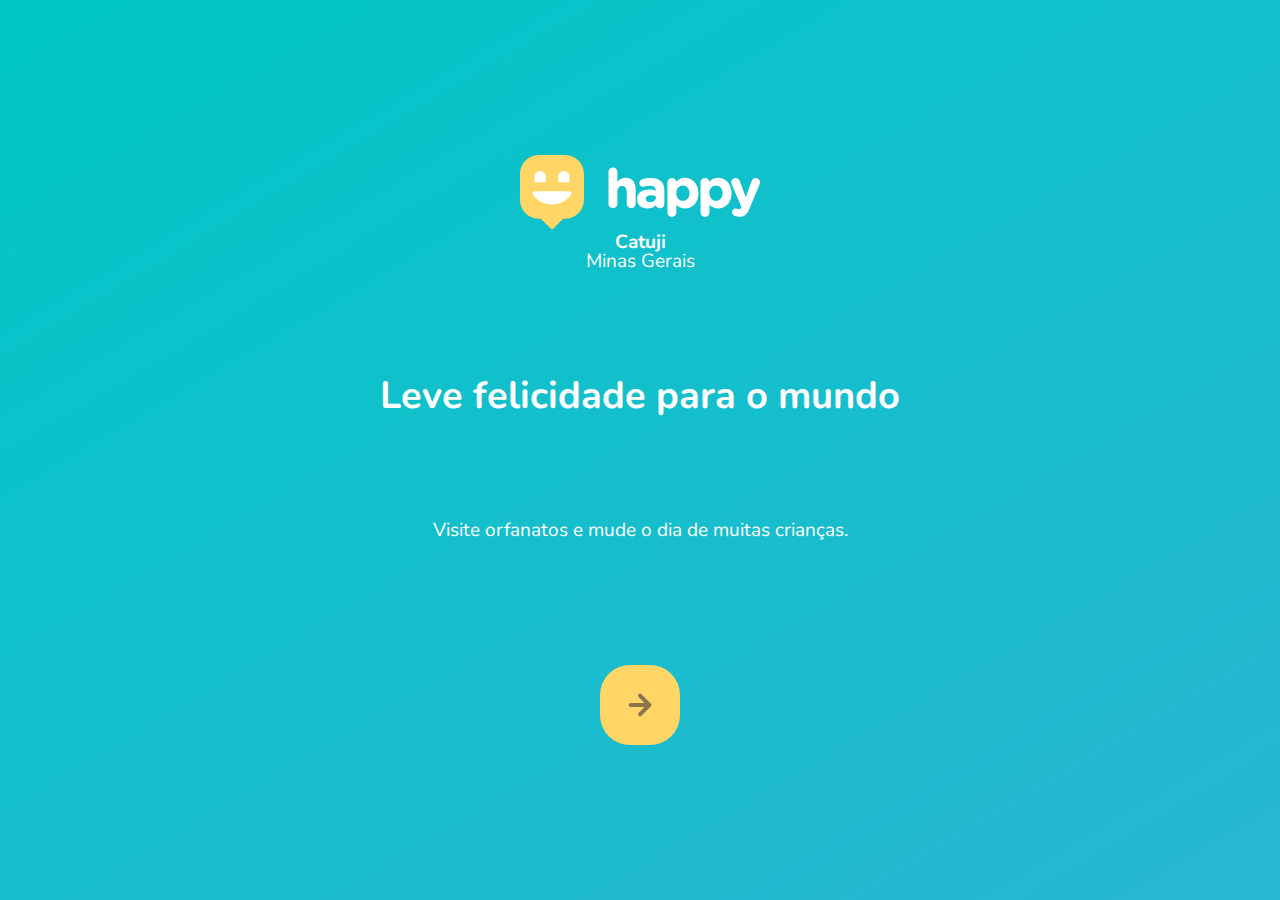
==== index.html @ 6a5581f6 "intial commit" ====
<!DOCTYPE html>
<html lang="pt_BR">
  <head>
    <meta charset="UTF-8" />
    <meta name="viewport" content="width=device-width, initial-scale=1.0" />
    <title>Happy</title>

    <link rel="stylesheet" href="./public/css/main.css" />
    <link rel="stylesheet" href="./public/css/animations.css" />
    <link rel="stylesheet" href="./public/css/page-landing.css" />
    
    <link rel="icon" href="./public/images/logo-icon.png" />
    <link
      href="https://fonts.googleapis.com/css2?family=Nunito:ital,wght@0,600;0,800;1,400&display=swap"
      rel="stylesheet"
    />
  </head>

  <body id="body">
    <div id="page-landing">
      <div id="container">
        <header>
          <img class="animate-up" id="logo" src="./public/images/logo.svg" alt="Logomarca Happy" />

          <div class="location animate-up">
            <strong>Catuji</strong>
            <p>Minas Gerais</p>
          </div>
        </header>
        <main>
          <h1 class="animate-up">Leve felicidade para o mundo</h1>

          <section class="visit">
            <p class="animate-up">Visite orfanatos e mude o dia de muitas crianças.</p>
            <a class="animate-up" href="#" title="Visite orfanatos">
              <img src="./public/images/arrow.svg" alt="Ir para o mapa" />
            </a>
          </section>
        </main>
      </div>
    </div>
  </body>
</html>
---- public/css/main.css ----
* {
  margin: 0;
  padding: 0;
}

body {
  height: 100vh;
  color: white;
}

:root {
  font-size: 62.5%;
}

body,
input,
button,
textarea {
  /* font-size: 18px;
    font-weight: 400;
    line-height: 1;
    font-family: 'Nunito', sans-serif; */

  font: 400 19px/1 "Nunito", "sans-serif";
}
---- public/css/animations.css ----
/* Animaçoes */
@keyframes up{
    from {
        opacity: 0;
        transform: translateY(16px);
    }

    to{
        opacity: 1;
        transform: translate(0);
    }
}

.animate-up {
    animation-name: up;
    animation-duration: 300ms;
    animation-fill-mode: backwards;
}
---- public/css/page-landing.css ----
#page-landing {
  background: linear-gradient(329.54deg, #29b6d1 0%, #00c7c7 100%) no-repeat;

  text-align: center;
  min-height: 100vh;

  display: flex;

  /* align-items: center; */
}

#container {
  margin: auto;
  width: 90%;
}

.location,
h1,
.visit p {
  height: 16vh;
}

.visit a {
  width: 8rem;
  height: 8rem;
  background: #ffd666;

  border: none;
  border-radius: 3rem;

  display: flex;
  align-items: center;
  justify-content: center;

  margin: auto;

  transition: background 200ms;
}

.visit a:hover {
    background: #96feff;
}

#logo {
  animation-delay: 50ms;
}

.location {
  animation-delay: 100ms;
}

main h1 {
  animation-delay: 150ms;
}

.visit p {
  animation-delay: 200ms;
}

.visit a {
  animation-delay: 250ms;
}
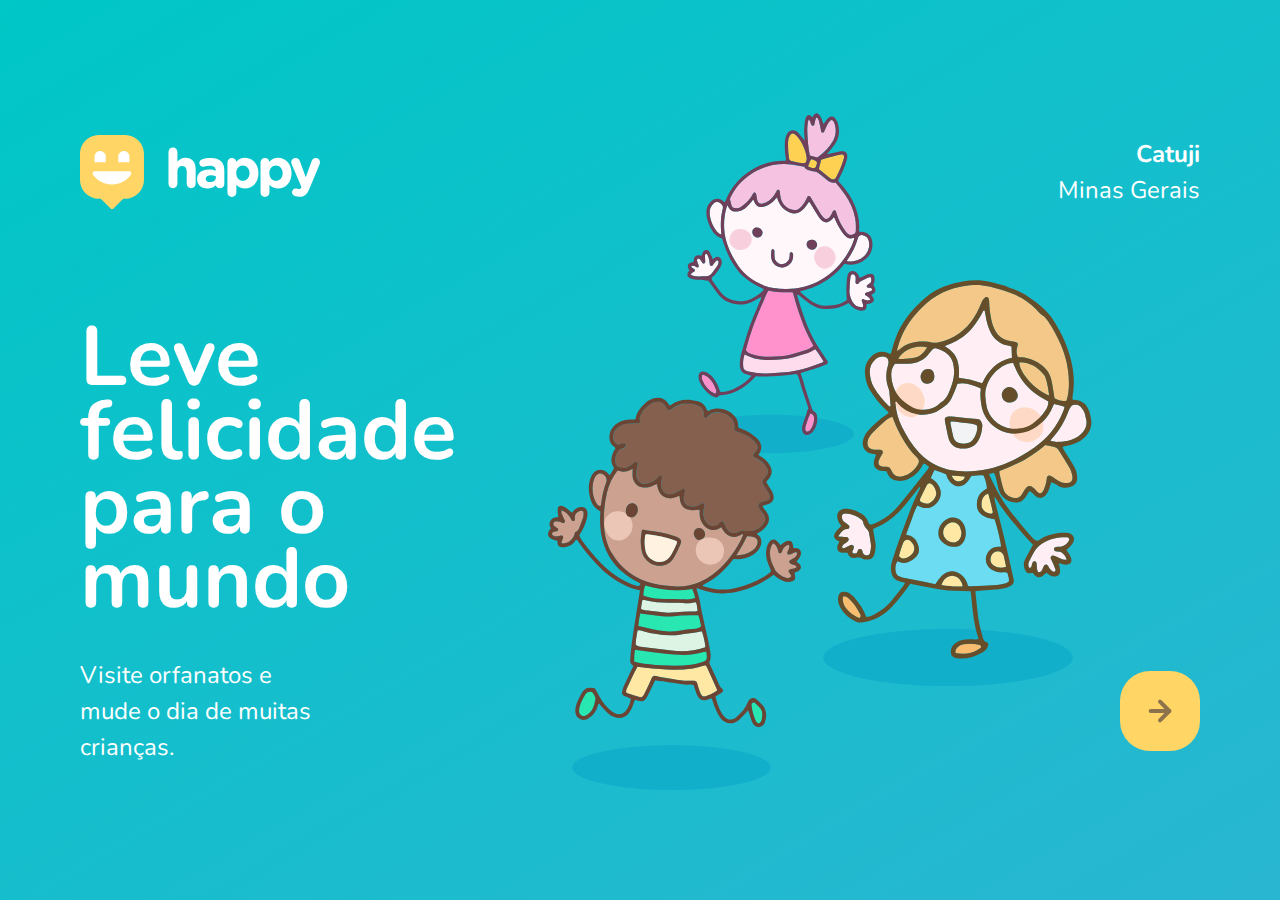
==== commit fd137889: "html e css -> ok" ====
--- a/index.html
+++ b/index.html
@@ -10,10 +10,8 @@
     <link rel="stylesheet" href="./public/css/page-landing.css" />
     
     <link rel="icon" href="./public/images/logo-icon.png" />
-    <link
-      href="https://fonts.googleapis.com/css2?family=Nunito:ital,wght@0,600;0,800;1,400&display=swap"
-      rel="stylesheet"
-    />
+    <link href="https://fonts.googleapis.com/css2?family=Nunito:wght@400;600;800&display=swap" rel="stylesheet">
+
   </head>
 
   <body id="body">
--- a/public/css/main.css
+++ b/public/css/main.css
@@ -1,6 +1,7 @@
 * {
   margin: 0;
   padding: 0;
+  box-sizing: content-box;
 }
 
 body {
--- a/public/css/animations.css
+++ b/public/css/animations.css
@@ -11,8 +11,22 @@
     }
 }
 
+@keyframes right {
+    form{
+        transform: translateX(-100%);
+    }
+    to {
+        transform: translateX(0);
+    }
+}
+
 .animate-up {
     animation-name: up;
     animation-duration: 300ms;
     animation-fill-mode: backwards;
-}+}
+
+.animate-right {
+    animation-name: right;
+    animation-duration: 300ms;
+}
--- a/public/css/page-landing.css
+++ b/public/css/page-landing.css
@@ -11,7 +11,7 @@
 
 #container {
   margin: auto;
-  width: 90%;
+  width: min(90%, 112rem);
 }
 
 .location,
@@ -20,25 +20,8 @@
   height: 16vh;
 }
 
-.visit a {
-  width: 8rem;
-  height: 8rem;
-  background: #ffd666;
-
-  border: none;
-  border-radius: 3rem;
-
-  display: flex;
-  align-items: center;
-  justify-content: center;
-
-  margin: auto;
-
-  transition: background 200ms;
-}
-
 .visit a:hover {
-    background: #96feff;
+  background: #96feff;
 }
 
 #logo {
@@ -58,5 +41,78 @@
 }
 
 .visit a {
+  width: 8rem;
+  height: 8rem;
+  background: #ffd666;
+
+  border: none;
+  border-radius: 3rem;
+
+  display: flex;
+  align-items: center;
+  justify-content: center;
+
+  margin: auto;
+
+  transition: background 200ms;
   animation-delay: 250ms;
+
 }
+
+
+
+/* desktop version */
+@media (min-width: 760px) {
+
+  #container {
+    padding: 5rem 2rem;
+    /* shorthand background; image repeat position size */
+    background: url("../images/bg.svg") no-repeat 80% / clamp(30rem, 54vw, 56rem);
+  }
+
+  header {
+    display: flex;
+    align-items: center;
+    justify-content: space-between;
+  }
+
+  .location,
+  h1,
+  .visit p {
+    height: initial;
+    text-align: initial;
+  }
+
+  .location {
+    text-align: right;
+    font-size: 2.4rem;
+    line-height: 1.5;
+  }
+
+  main h1 {
+    font-size: clamp(4rem, 8vw, 8.4rem);
+    font-weight: bold;
+    line-height: .88;
+
+    margin: clamp(10%, 9vh, 12%) 0 4rem;
+
+    width: min(300px, 80%);
+  }
+
+  .visit {
+    display: flex;
+    align-items: center;
+    justify-content: space-between;
+  }
+
+  .visit p {
+    font-size: 2.4rem;
+    line-height: 1.5;
+    width: clamp(20rem, 20vw, 30rem);
+  }
+
+  .visit a{
+    margin: initial;
+  }
+}
+
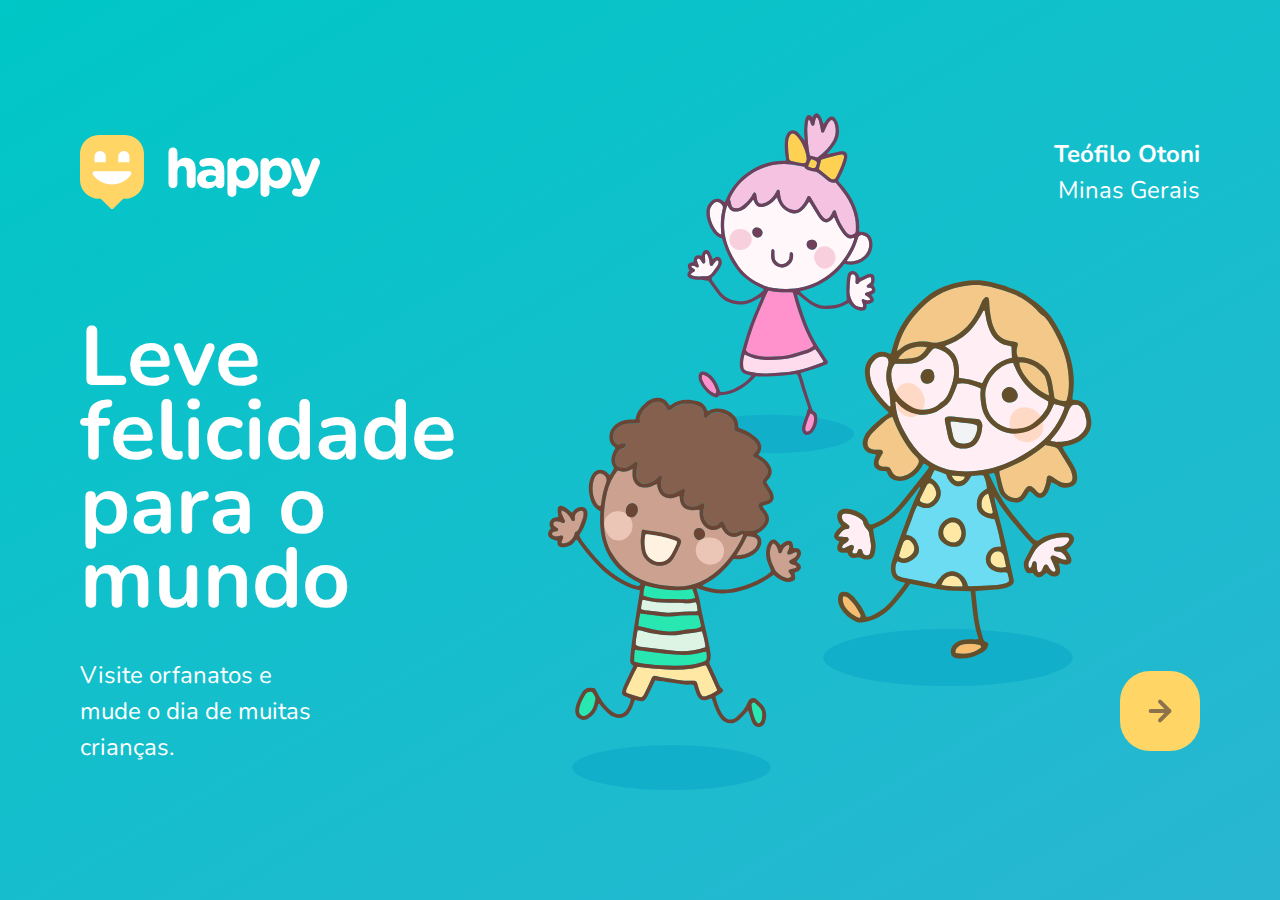
==== commit 5185767e: "terminei orphanage" ====
--- a/index.html
+++ b/index.html
@@ -21,7 +21,7 @@
           <img class="animate-up" id="logo" src="./public/images/logo.svg" alt="Logomarca Happy" />
 
           <div class="location animate-up">
-            <strong>Catuji</strong>
+            <strong>Teófilo Otoni</strong>
             <p>Minas Gerais</p>
           </div>
         </header>
@@ -30,7 +30,7 @@
 
           <section class="visit">
             <p class="animate-up">Visite orfanatos e mude o dia de muitas crianças.</p>
-            <a class="animate-up" href="#" title="Visite orfanatos">
+            <a class="animate-up" href="orphanages.html" title="Visite orfanatos">
               <img src="./public/images/arrow.svg" alt="Ir para o mapa" />
             </a>
           </section>
--- a/public/css/main.css
+++ b/public/css/main.css
@@ -7,6 +7,7 @@
 body {
   height: 100vh;
   color: white;
+  background: #ebf2f5;
 }
 
 :root {
--- a/public/css/animations.css
+++ b/public/css/animations.css
@@ -20,6 +20,15 @@
     }
 }
 
+@keyframes appear {
+    form{
+        opacity: 0;
+    }
+    to {
+        opacity: 1;
+    }
+}
+
 .animate-up {
     animation-name: up;
     animation-duration: 300ms;
@@ -30,3 +39,9 @@
     animation-name: right;
     animation-duration: 300ms;
 }
+
+.animate-appear {
+    animation-name: appear;
+    animation-duration: 300ms;
+    animation-fill-mode: backwards;
+}
